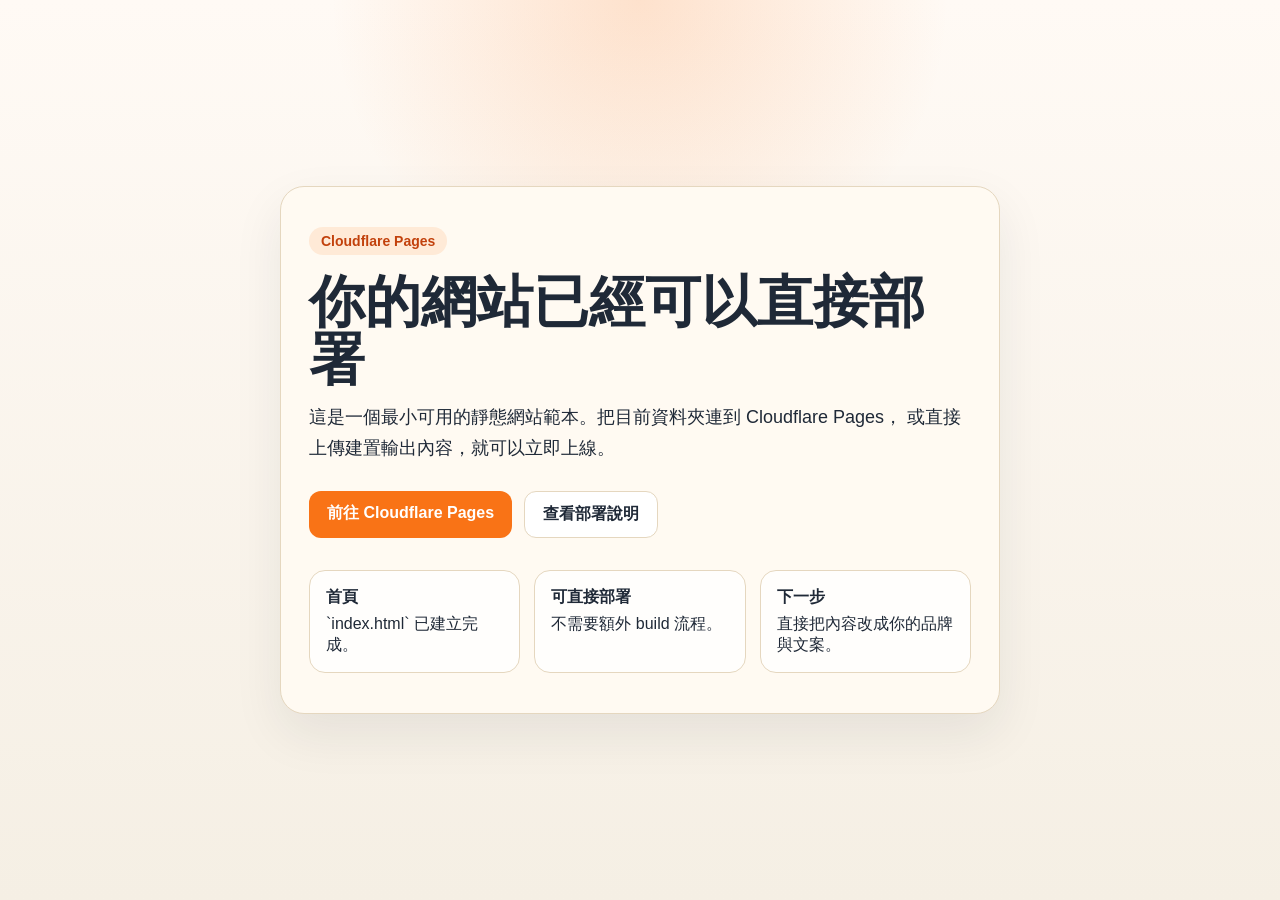
==== index.html @ 98b18353 "Initial site" ====
<!DOCTYPE html>
<html lang="zh-Hant">
<head>
  <meta charset="UTF-8">
  <meta name="viewport" content="width=device-width, initial-scale=1.0">
  <title>Cloudflare Pages Starter</title>
  <style>
    :root {
      --bg: #f5efe4;
      --card: #fffaf2;
      --text: #1f2937;
      --accent: #f97316;
      --accent-dark: #c2410c;
      --line: #e5d7bf;
    }

    * {
      box-sizing: border-box;
    }

    body {
      margin: 0;
      min-height: 100vh;
      font-family: "Segoe UI", sans-serif;
      color: var(--text);
      background:
        radial-gradient(circle at top, rgba(249, 115, 22, 0.18), transparent 28%),
        linear-gradient(180deg, #fffaf5 0%, var(--bg) 100%);
      display: grid;
      place-items: center;
      padding: 24px;
    }

    main {
      width: min(720px, 100%);
      background: var(--card);
      border: 1px solid var(--line);
      border-radius: 24px;
      padding: 40px 28px;
      box-shadow: 0 20px 50px rgba(31, 41, 55, 0.08);
    }

    .tag {
      display: inline-block;
      padding: 6px 12px;
      border-radius: 999px;
      background: rgba(249, 115, 22, 0.12);
      color: var(--accent-dark);
      font-size: 14px;
      font-weight: 700;
    }

    h1 {
      margin: 18px 0 12px;
      font-size: clamp(32px, 6vw, 56px);
      line-height: 1.05;
    }

    p {
      margin: 0;
      font-size: 18px;
      line-height: 1.7;
    }

    .actions {
      display: flex;
      gap: 12px;
      flex-wrap: wrap;
      margin-top: 28px;
    }

    a {
      text-decoration: none;
      border-radius: 12px;
      padding: 12px 18px;
      font-weight: 700;
    }

    .primary {
      background: var(--accent);
      color: #fff;
    }

    .secondary {
      color: var(--text);
      border: 1px solid var(--line);
      background: #fff;
    }

    .grid {
      display: grid;
      grid-template-columns: repeat(auto-fit, minmax(180px, 1fr));
      gap: 14px;
      margin-top: 32px;
    }

    .item {
      border: 1px solid var(--line);
      border-radius: 16px;
      padding: 16px;
      background: rgba(255, 255, 255, 0.8);
    }

    .item strong {
      display: block;
      margin-bottom: 6px;
    }
  </style>
</head>
<body>
  <main>
    <span class="tag">Cloudflare Pages</span>
    <h1>你的網站已經可以直接部署</h1>
    <p>
      這是一個最小可用的靜態網站範本。把目前資料夾連到 Cloudflare Pages，
      或直接上傳建置輸出內容，就可以立即上線。
    </p>

    <div class="actions">
      <a class="primary" href="https://pages.cloudflare.com/" target="_blank" rel="noreferrer">前往 Cloudflare Pages</a>
      <a class="secondary" href="./README.md">查看部署說明</a>
    </div>

    <section class="grid">
      <article class="item">
        <strong>首頁</strong>
        `index.html` 已建立完成。
      </article>
      <article class="item">
        <strong>可直接部署</strong>
        不需要額外 build 流程。
      </article>
      <article class="item">
        <strong>下一步</strong>
        直接把內容改成你的品牌與文案。
      </article>
    </section>
  </main>
</body>
</html>
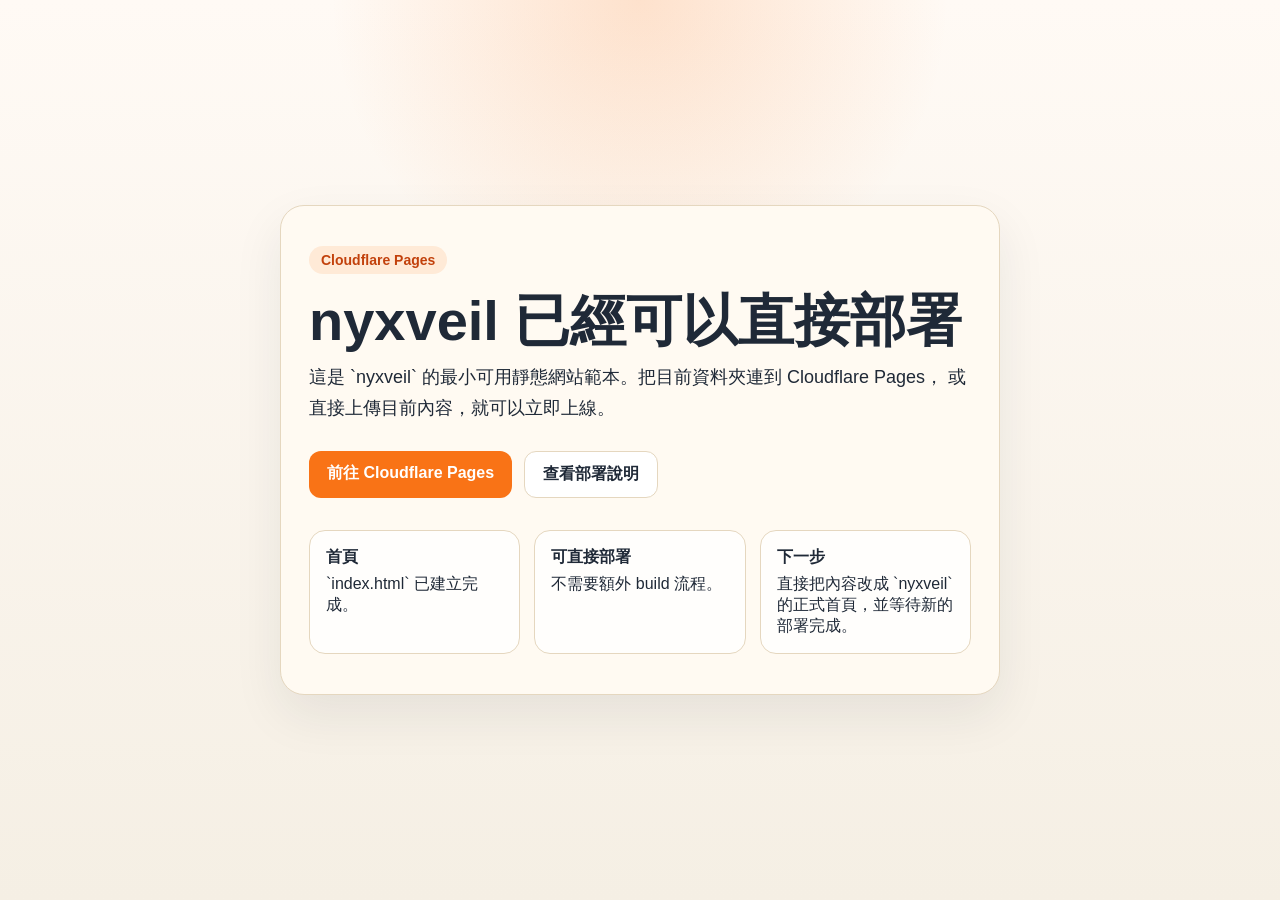
==== commit b2e14fa0: "Trigger deploy after enabling Web Analytics" ====
--- a/index.html
+++ b/index.html
@@ -3,7 +3,7 @@
 <head>
   <meta charset="UTF-8">
   <meta name="viewport" content="width=device-width, initial-scale=1.0">
-  <title>Cloudflare Pages Starter</title>
+  <title>nyxveil</title>
   <style>
     :root {
       --bg: #f5efe4;
@@ -110,10 +110,10 @@
 <body>
   <main>
     <span class="tag">Cloudflare Pages</span>
-    <h1>你的網站已經可以直接部署</h1>
+    <h1>nyxveil 已經可以直接部署</h1>
     <p>
-      這是一個最小可用的靜態網站範本。把目前資料夾連到 Cloudflare Pages，
-      或直接上傳建置輸出內容，就可以立即上線。
+      這是 `nyxveil` 的最小可用靜態網站範本。把目前資料夾連到 Cloudflare Pages，
+      或直接上傳目前內容，就可以立即上線。
     </p>
 
     <div class="actions">
@@ -132,7 +132,7 @@
       </article>
       <article class="item">
         <strong>下一步</strong>
-        直接把內容改成你的品牌與文案。
+        直接把內容改成 `nyxveil` 的正式首頁，並等待新的部署完成。
       </article>
     </section>
   </main>
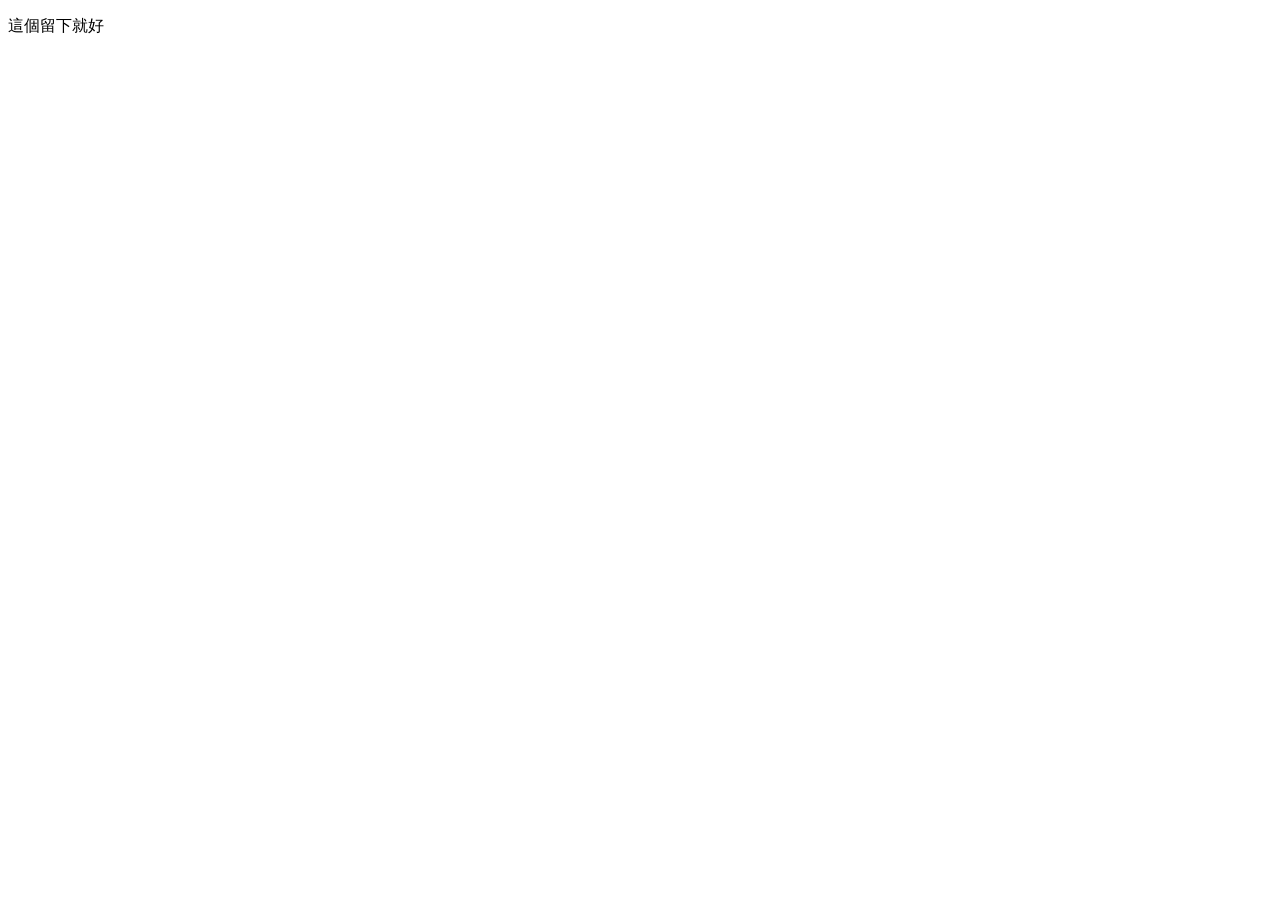
==== commit 27491adb: "Update site content" ====
--- a/index.html
+++ b/index.html
@@ -4,137 +4,8 @@
   <meta charset="UTF-8">
   <meta name="viewport" content="width=device-width, initial-scale=1.0">
   <title>nyxveil</title>
-  <style>
-    :root {
-      --bg: #f5efe4;
-      --card: #fffaf2;
-      --text: #1f2937;
-      --accent: #f97316;
-      --accent-dark: #c2410c;
-      --line: #e5d7bf;
-    }
-
-    * {
-      box-sizing: border-box;
-    }
-
-    body {
-      margin: 0;
-      min-height: 100vh;
-      font-family: "Segoe UI", sans-serif;
-      color: var(--text);
-      background:
-        radial-gradient(circle at top, rgba(249, 115, 22, 0.18), transparent 28%),
-        linear-gradient(180deg, #fffaf5 0%, var(--bg) 100%);
-      display: grid;
-      place-items: center;
-      padding: 24px;
-    }
-
-    main {
-      width: min(720px, 100%);
-      background: var(--card);
-      border: 1px solid var(--line);
-      border-radius: 24px;
-      padding: 40px 28px;
-      box-shadow: 0 20px 50px rgba(31, 41, 55, 0.08);
-    }
-
-    .tag {
-      display: inline-block;
-      padding: 6px 12px;
-      border-radius: 999px;
-      background: rgba(249, 115, 22, 0.12);
-      color: var(--accent-dark);
-      font-size: 14px;
-      font-weight: 700;
-    }
-
-    h1 {
-      margin: 18px 0 12px;
-      font-size: clamp(32px, 6vw, 56px);
-      line-height: 1.05;
-    }
-
-    p {
-      margin: 0;
-      font-size: 18px;
-      line-height: 1.7;
-    }
-
-    .actions {
-      display: flex;
-      gap: 12px;
-      flex-wrap: wrap;
-      margin-top: 28px;
-    }
-
-    a {
-      text-decoration: none;
-      border-radius: 12px;
-      padding: 12px 18px;
-      font-weight: 700;
-    }
-
-    .primary {
-      background: var(--accent);
-      color: #fff;
-    }
-
-    .secondary {
-      color: var(--text);
-      border: 1px solid var(--line);
-      background: #fff;
-    }
-
-    .grid {
-      display: grid;
-      grid-template-columns: repeat(auto-fit, minmax(180px, 1fr));
-      gap: 14px;
-      margin-top: 32px;
-    }
-
-    .item {
-      border: 1px solid var(--line);
-      border-radius: 16px;
-      padding: 16px;
-      background: rgba(255, 255, 255, 0.8);
-    }
-
-    .item strong {
-      display: block;
-      margin-bottom: 6px;
-    }
-  </style>
 </head>
 <body>
-  <main>
-    <span class="tag">Cloudflare Pages</span>
-    <h1>nyxveil 已經可以直接部署</h1>
-    <p>
-      這是 `nyxveil` 的最小可用靜態網站範本。把目前資料夾連到 Cloudflare Pages，
-      或直接上傳目前內容，就可以立即上線。
-    </p>
-
-    <div class="actions">
-      <a class="primary" href="https://pages.cloudflare.com/" target="_blank" rel="noreferrer">前往 Cloudflare Pages</a>
-      <a class="secondary" href="./README.md">查看部署說明</a>
-    </div>
-
-    <section class="grid">
-      <article class="item">
-        <strong>首頁</strong>
-        `index.html` 已建立完成。
-      </article>
-      <article class="item">
-        <strong>可直接部署</strong>
-        不需要額外 build 流程。
-      </article>
-      <article class="item">
-        <strong>下一步</strong>
-        直接把內容改成 `nyxveil` 的正式首頁，並等待新的部署完成。
-      </article>
-    </section>
-  </main>
+  <p>這個留下就好</p>
 </body>
 </html>
